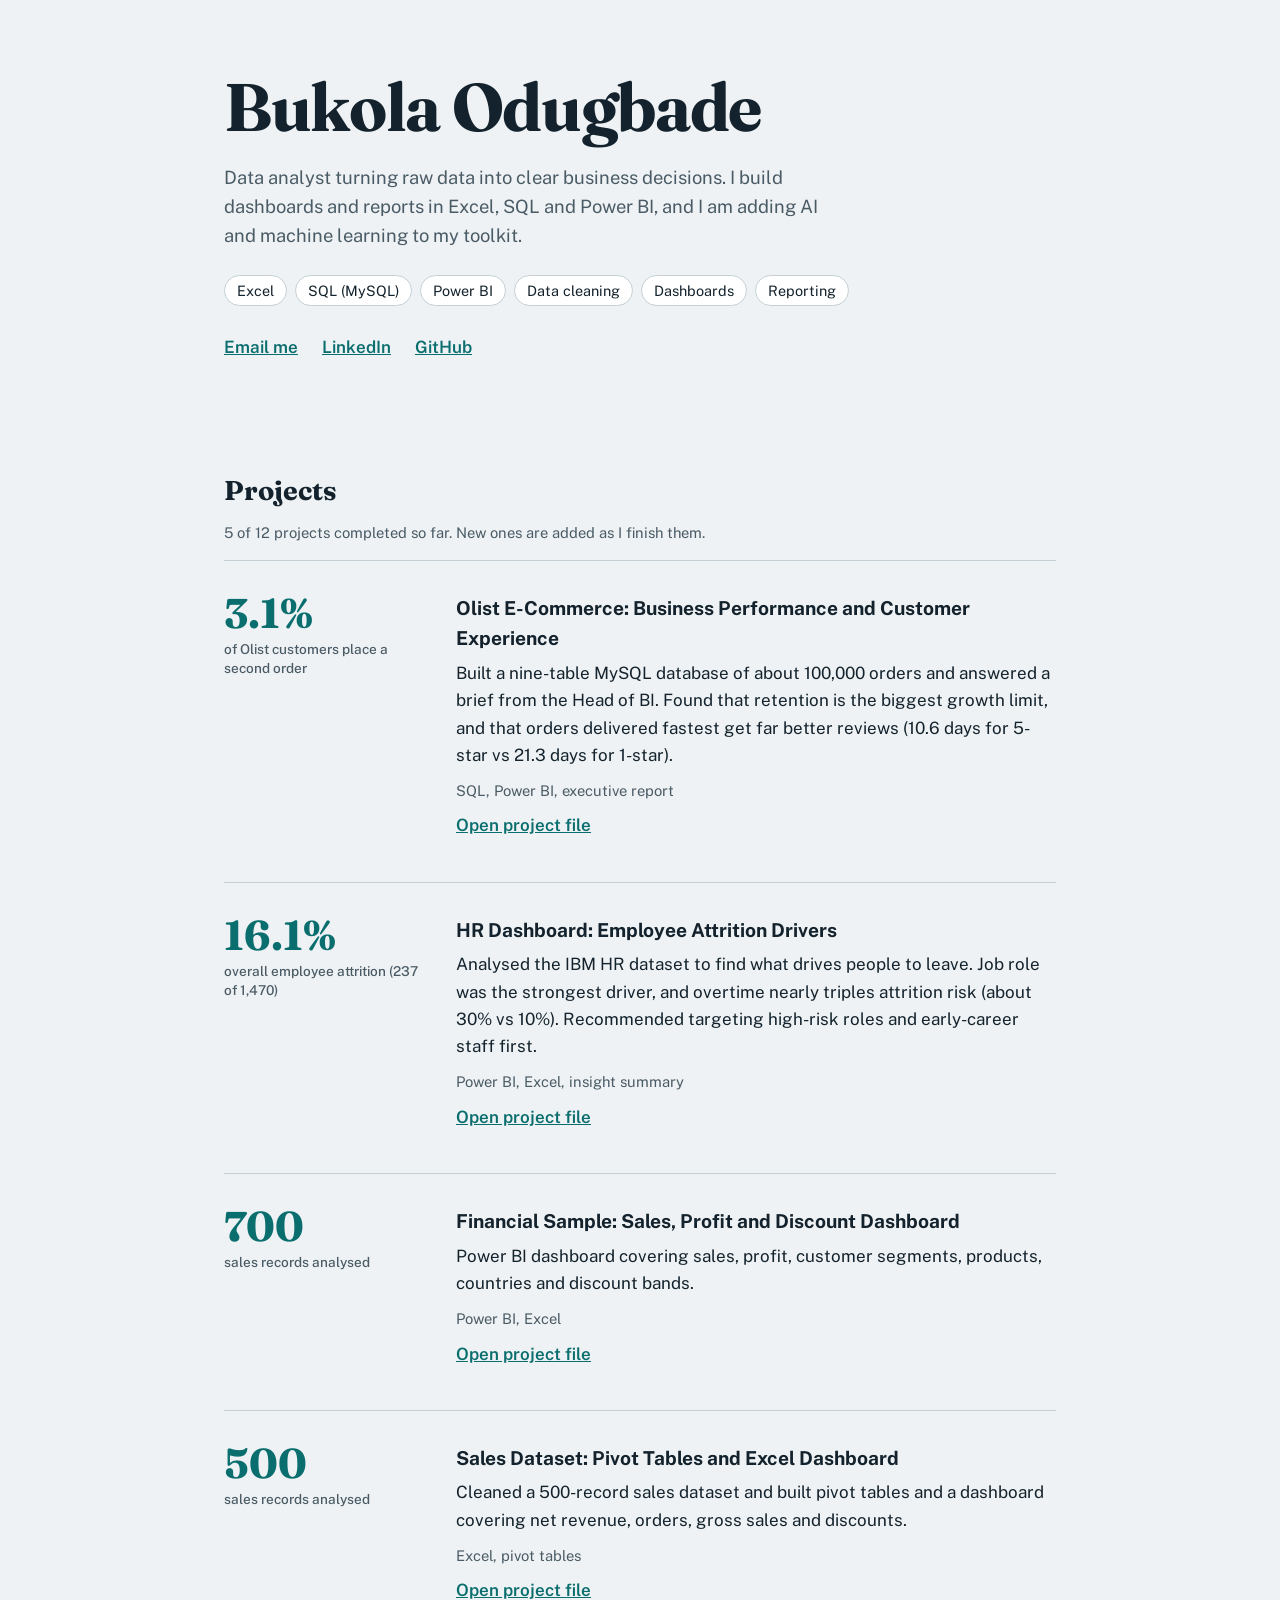
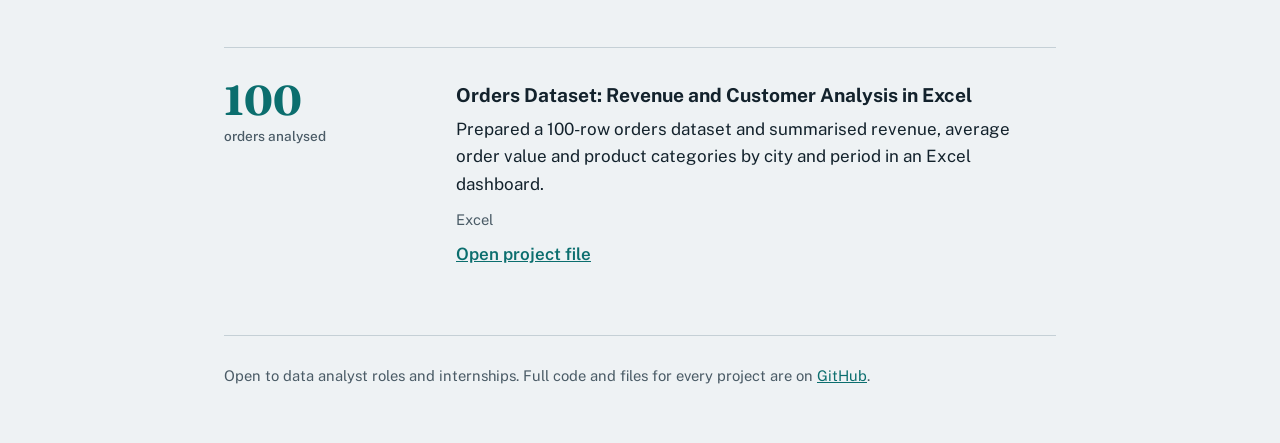
==== index (2).html @ 117f0230 "Add files via upload" ====
<!DOCTYPE html>
<html lang="en">
<head>
<meta charset="utf-8">
<meta name="viewport" content="width=device-width, initial-scale=1">
<title>Bukola Odugbade | Data Analyst Portfolio</title>
<meta name="description" content="Data analysis projects in Excel, SQL and Power BI by Bukola Odugbade.">
<link rel="preconnect" href="https://fonts.googleapis.com">
<link href="https://fonts.googleapis.com/css2?family=Fraunces:opsz,wght@9..144,600;9..144,700&family=Public+Sans:wght@400;500;600&display=swap" rel="stylesheet">
<style>
:root{--bg:#EEF2F4;--ink:#13222C;--muted:#4A5B66;--line:#C5D0D6;--accent:#0B6E6E;--panel:#FFFFFF}
@media (prefers-color-scheme:dark){:root{--bg:#0F1A21;--ink:#E7EEF1;--muted:#9FB0BA;--line:#27384244;--accent:#5CC8C0;--panel:#16252E}}
*{box-sizing:border-box}
html{scroll-behavior:smooth}
body{margin:0;background:var(--bg);color:var(--ink);font:400 17px/1.6 "Public Sans",system-ui,sans-serif}
a{color:var(--accent)}
a:focus-visible{outline:3px solid var(--accent);outline-offset:3px}
.wrap{max-width:880px;margin:0 auto;padding:0 24px}
header{padding:72px 0 40px}
h1{font:700 clamp(2.4rem,7vw,4.2rem)/1.05 Fraunces,Georgia,serif;margin:0 0 20px;letter-spacing:-.02em}
.lead{max-width:34em;color:var(--muted);font-size:1.15rem;margin:0 0 24px}
.tools{display:flex;flex-wrap:wrap;gap:8px;margin:0 0 28px;padding:0;list-style:none}
.tools li{border:1px solid var(--line);padding:3px 12px;border-radius:99px;font-size:.9rem;background:var(--panel)}
.contact a{margin-right:20px;font-weight:600}
h2{font:700 1.7rem/1.2 Fraunces,Georgia,serif;margin:56px 0 8px}
.project{display:grid;grid-template-columns:200px 1fr;gap:8px 32px;padding:32px 0;border-top:1px solid var(--line)}
.stat{font:700 2.6rem/1 Fraunces,Georgia,serif;color:var(--accent)}
.stat small{display:block;font:500 .85rem/1.4 "Public Sans",sans-serif;color:var(--muted);margin-top:6px}
.project h3{margin:0 0 6px;font-size:1.2rem}
.project p{margin:0 0 10px;max-width:60ch}
.meta{color:var(--muted);font-size:.92rem}
.links a{margin-right:18px;font-weight:600}
footer{border-top:1px solid var(--line);margin-top:24px;padding:28px 0 56px;color:var(--muted);font-size:.92rem}
@media (max-width:640px){.project{grid-template-columns:1fr}}
</style>
</head>
<body>
<div class="wrap">
<header>
  <h1>Bukola Odugbade</h1>
  <p class="lead">Data analyst turning raw data into clear business decisions. I build dashboards and reports in Excel, SQL and Power BI, and I am adding AI and machine learning to my toolkit.</p>
  <ul class="tools"><li>Excel</li><li>SQL (MySQL)</li><li>Power BI</li><li>Data cleaning</li><li>Dashboards</li><li>Reporting</li></ul>
  <p class="contact">
    <a href="mailto:YOUR_EMAIL@example.com">Email me</a>
    <a href="https://www.linkedin.com/in/YOUR-LINKEDIN/">LinkedIn</a>
    <a href="https://github.com/BukolaOdugbade">GitHub</a>
  </p>
</header>

<main>
<h2>Projects</h2>
<p class="meta">5 of 12 projects completed so far. New ones are added as I finish them.</p>

<article class="project">
  <div class="stat">3.1%<small>of Olist customers place a second order</small></div>
  <div>
    <h3>Olist E-Commerce: Business Performance and Customer Experience</h3>
    <p>Built a nine-table MySQL database of about 100,000 orders and answered a brief from the Head of BI. Found that retention is the biggest growth limit, and that orders delivered fastest get far better reviews (10.6 days for 5-star vs 21.3 days for 1-star).</p>
    <p class="meta">SQL, Power BI, executive report</p>
    <p class="links"><a href="https://github.com/BukolaOdugbade/BukolaOdugbade.github.io/blob/main/Project%204%20of%2012%20Olistic%20E-commerce.pbix">Open project file</a></p>
  </div>
</article>

<article class="project">
  <div class="stat">16.1%<small>overall employee attrition (237 of 1,470)</small></div>
  <div>
    <h3>HR Dashboard: Employee Attrition Drivers</h3>
    <p>Analysed the IBM HR dataset to find what drives people to leave. Job role was the strongest driver, and overtime nearly triples attrition risk (about 30% vs 10%). Recommended targeting high-risk roles and early-career staff first.</p>
    <p class="meta">Power BI, Excel, insight summary</p>
    <p class="links"><a href="https://github.com/BukolaOdugbade/BukolaOdugbade.github.io/blob/main/Project%203%20of%2012%20%28HR%20Dashboard%29.pbix">Open project file</a></p>
  </div>
</article>

<article class="project">
  <div class="stat">700<small>sales records analysed</small></div>
  <div>
    <h3>Financial Sample: Sales, Profit and Discount Dashboard</h3>
    <p>Power BI dashboard covering sales, profit, customer segments, products, countries and discount bands.</p>
    <p class="meta">Power BI, Excel</p>
    <p class="links"><a href="https://github.com/BukolaOdugbade/BukolaOdugbade.github.io/blob/main/Project%205%20of%2012%20%28Financial%20Sample%29.pbix">Open project file</a></p>
  </div>
</article>

<article class="project">
  <div class="stat">500<small>sales records analysed</small></div>
  <div>
    <h3>Sales Dataset: Pivot Tables and Excel Dashboard</h3>
    <p>Cleaned a 500-record sales dataset and built pivot tables and a dashboard covering net revenue, orders, gross sales and discounts.</p>
    <p class="meta">Excel, pivot tables</p>
    <p class="links"><a href="https://github.com/BukolaOdugbade/BukolaOdugbade.github.io/blob/main/Project%202%20of%2012%20%28Sales_Dataset_500_Records%29.xlsx">Open project file</a></p>
  </div>
</article>

<article class="project">
  <div class="stat">100<small>orders analysed</small></div>
  <div>
    <h3>Orders Dataset: Revenue and Customer Analysis in Excel</h3>
    <p>Prepared a 100-row orders dataset and summarised revenue, average order value and product categories by city and period in an Excel dashboard.</p>
    <p class="meta">Excel</p>
    <p class="links"><a href="https://github.com/BukolaOdugbade/BukolaOdugbade.github.io/blob/main/Project%201%20of%2012%20%28Dataset%20With%20100%20Rows%29.xlsx">Open project file</a></p>
  </div>
</article>
</main>

<footer>Open to data analyst roles and internships. Full code and files for every project are on <a href="https://github.com/BukolaOdugbade">GitHub</a>.</footer>
</div>
</body>
</html>
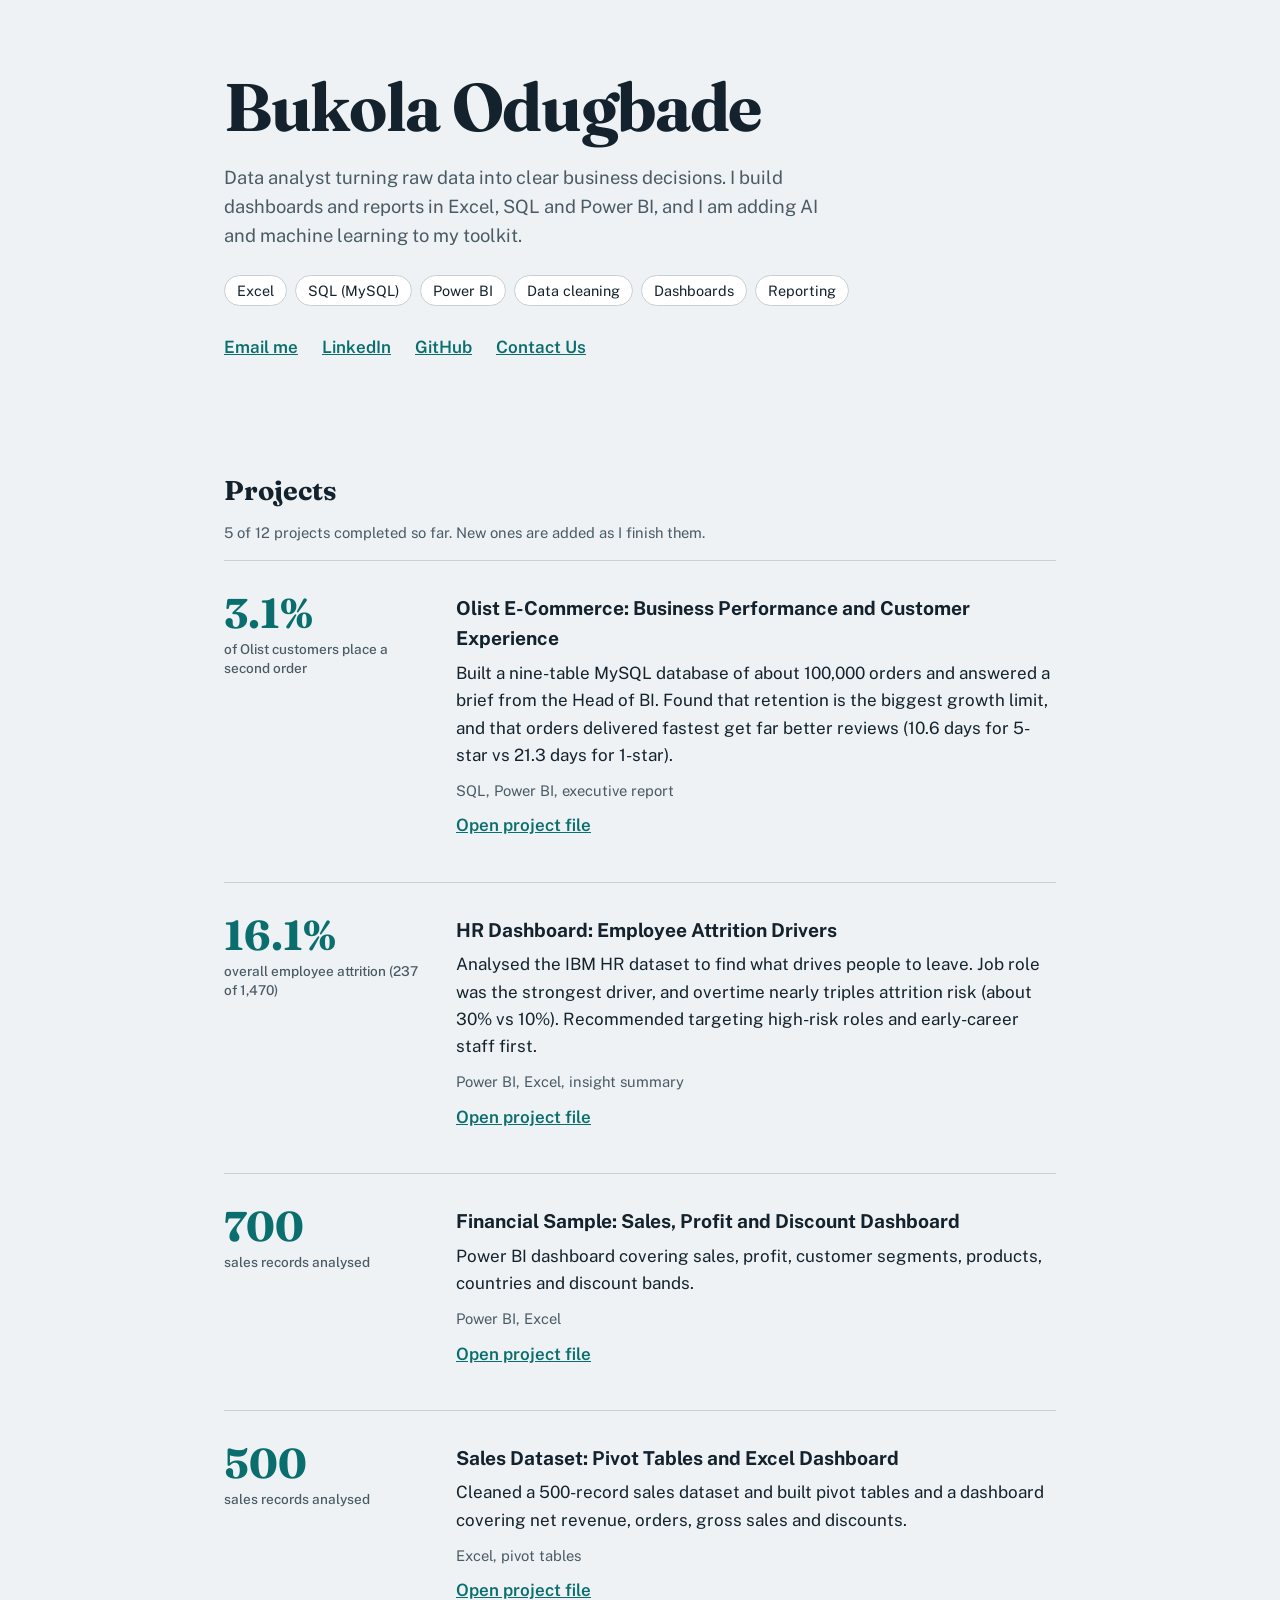
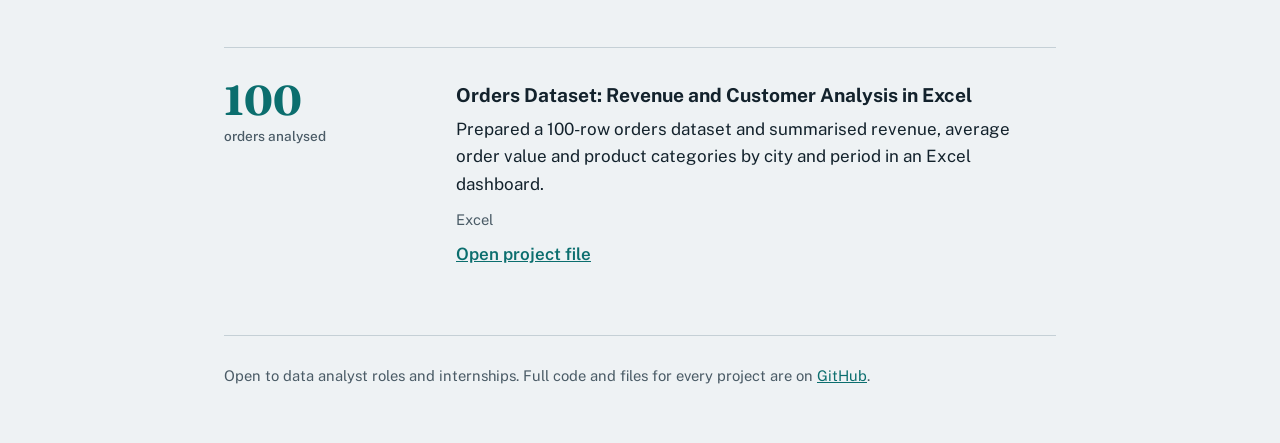
==== commit 4eca95b3: "Update index (2).html" ====
--- a/index (2).html
+++ b/index (2).html
@@ -41,9 +41,10 @@
   <p class="lead">Data analyst turning raw data into clear business decisions. I build dashboards and reports in Excel, SQL and Power BI, and I am adding AI and machine learning to my toolkit.</p>
   <ul class="tools"><li>Excel</li><li>SQL (MySQL)</li><li>Power BI</li><li>Data cleaning</li><li>Dashboards</li><li>Reporting</li></ul>
   <p class="contact">
-    <a href="mailto:YOUR_EMAIL@example.com">Email me</a>
+    <a href="bukolaodugbade90@gmail.com">Email me</a>
     <a href="https://www.linkedin.com/in/YOUR-LINKEDIN/">LinkedIn</a>
     <a href="https://github.com/BukolaOdugbade">GitHub</a>
+    <a href="+2347044850921">Contact Us</a>
   </p>
 </header>
 
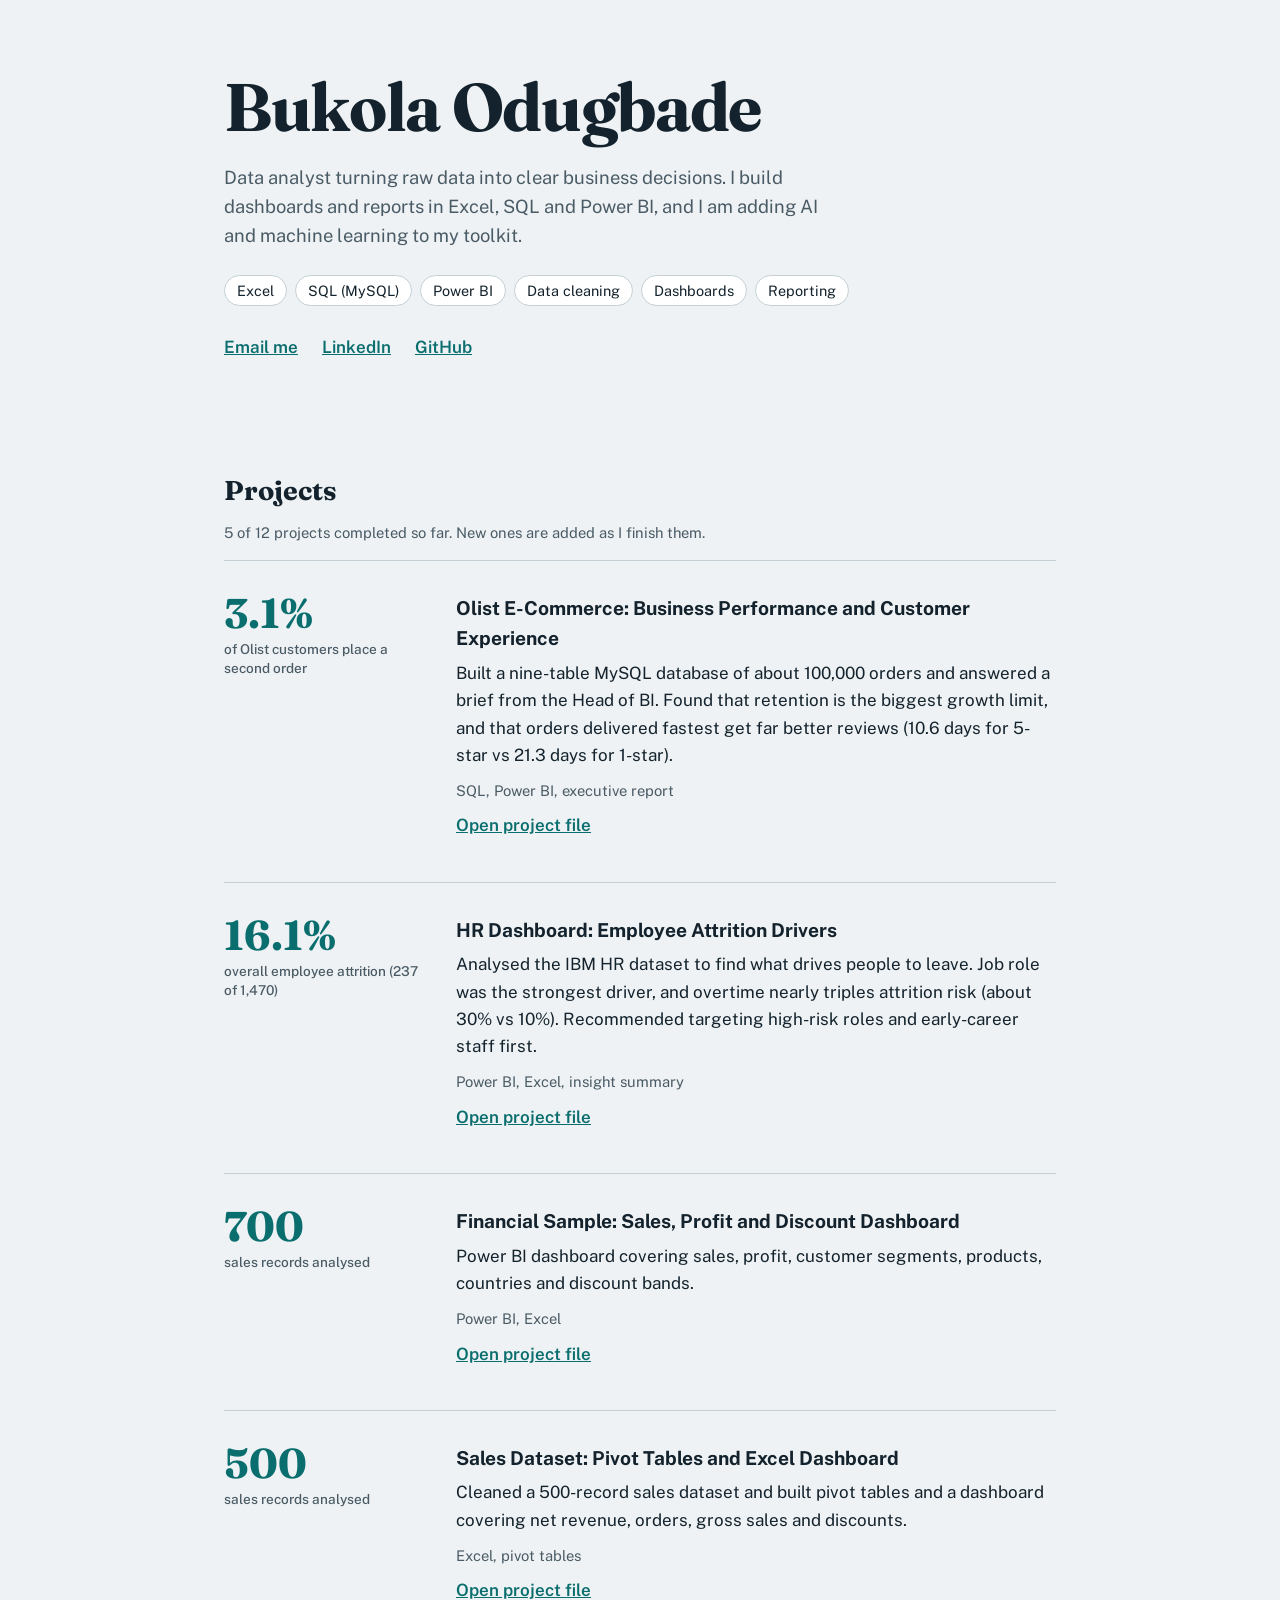
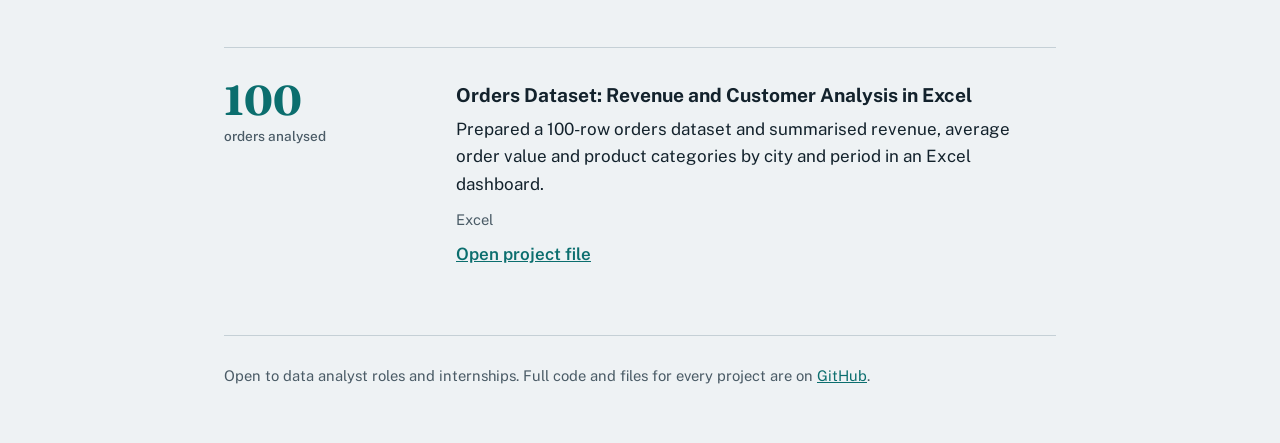
==== commit d6eed945: "Add files via upload" ====
--- a/index (2).html
+++ b/index (2).html
@@ -41,10 +41,9 @@
   <p class="lead">Data analyst turning raw data into clear business decisions. I build dashboards and reports in Excel, SQL and Power BI, and I am adding AI and machine learning to my toolkit.</p>
   <ul class="tools"><li>Excel</li><li>SQL (MySQL)</li><li>Power BI</li><li>Data cleaning</li><li>Dashboards</li><li>Reporting</li></ul>
   <p class="contact">
-    <a href="bukolaodugbade90@gmail.com">Email me</a>
+    <a href="mailto:YOUR_EMAIL@example.com">Email me</a>
     <a href="https://www.linkedin.com/in/YOUR-LINKEDIN/">LinkedIn</a>
     <a href="https://github.com/BukolaOdugbade">GitHub</a>
-    <a href="+2347044850921">Contact Us</a>
   </p>
 </header>
 
